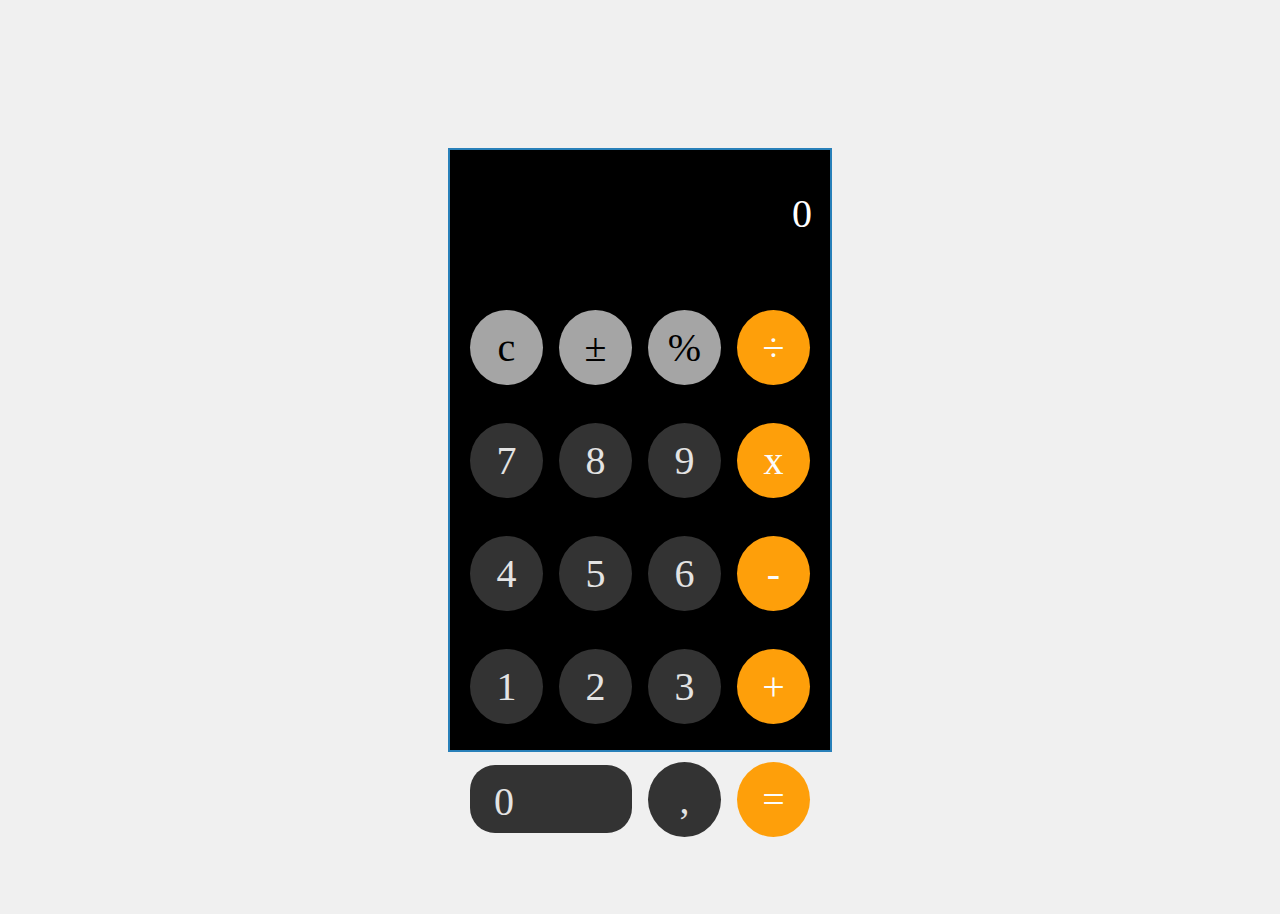
==== index.html @ 871d9eb6 "Agregando estilo a la calculadora" ====
<!DOCTYPE html>
<html lang="en">

<head>
    <meta charset="UTF-8">
    <meta name="viewport" content="width=device-width, initial-scale=1.0">
    <title>Calculadora iphone</title>
    <link rel="stylesheet" href="styles.css">
</head>

<body>
    <div class="container">
        <div class="top-part">
            <p id="result">0</p>
        </div>
        <div class="bottom-part">
            <div class="row">
                <div class="btn gray-btn delete">
                    <p class="btntxt">c</p>
                </div>
                <div class="btn gray-btn plusminus">
                    <p class="btntxt">±</p>
                </div>
                <div class="btn gray-btn percent">
                    <p class="btntxt">%</p>
                </div>
                <div class="btn orange-btn divide">
                    <p class="btntxt">÷</p>
                </div>
            </div>
            <div class="row">
                <div class="btn black-btn b7">
                    <p class="btntxt">7</p>
                </div>
                <div class="btn black-btn b8">
                    <p class="btntxt">8</p>
                </div>
                <div class="btn black-btn b8">
                    <p class="btntxt">9</p>
                </div>
                <div class="btn orange-btn multiply">
                    <p class="btntxt">x</p>
                </div>
            </div>
            <div class="row">
                <div class="btn black-btn b4">
                    <p class="btntxt">4</p>
                </div>
                <div class="btn black-btn b5">
                    <p class="btntxt">5</p>
                </div>
                <div class="btn black-btn b6">
                    <p class="btntxt">6</p>
                </div>
                <div class="btn orange-btn minus">
                    <p class="btntxt">-</p>
                </div>
            </div>
            <div class="row">
                <div class="btn black-btn b1">
                    <p class="btntxt">1</p>
                </div>
                <div class="btn black-btn b2">
                    <p class="btntxt">2</p>
                </div>
                <div class="btn black-btn b3">
                    <p class="btntxt">3</p>
                </div>
                <div class="btn orange-btn plus">
                    <p class="btntxt">+</p>
                </div>
            </div>
            <div class="row">
                <div class="btn-lg black-btn b0">
                    <p class="btntxt-lg">0</p>
                </div>
                <div class="btn black-btn coma">
                    <p class="btntxt">,</p>
                </div>
                <div class="btn orange-btn equal">
                    <p class="btntxt">=</p>
                </div>
            </div>
        </div>
    </div>
    <script src="script.js"></script>
</body>

</html>
---- styles.css ----
@font-face {
    font-family: "San-Francisco";
    font-weight: 400;
    src: url("https://applesocial.s3.amazonaws.com/assets/styles/fonts/sanfrancisco/sanfranciscodisplay-regular-webfont.woff");
}

body {
    font-family: "San-Francisco";
    margin: 0;
    display: flex;
    justify-content: center;
    align-items: center;
    height: 100vh;
    background-color: #f0f0f0;
}

.container {
    width: 380px;
    height: 600px;
    background-color: #000000;
    /* Color de fondo del cuadro */
    border: 2px solid #2980b9;
    /* Borde del cuadro */
}

.top-part {
    margin-top: 30px;
    margin-bottom: 82px;
    margin-right: 18px;
    text-align: right;
    color: white;
}

#result {
    font-size: 40px;
}

.bottom-part {
    height: 70vh;
    margin-left: 20px;
    margin-right: 20px;
    margin-top: -35px;
}

.row {
    height: 14vh;
    display: flex;
    justify-content: space-between;
    align-items: center;
    margin-top: -13px;
}

.btn {
    text-align: center;
    width: 73px;
    height: 75px;
    border-radius: 50%;
    color: black;
    cursor: pointer;
    font-size: 40px;
}

.btn-lg {
    margin-left: 0px;
    text-align: left;
    font-size: 40px;
    width: 162px;
    height: 68px;
    cursor: pointer;
    border-top-left-radius: 25px;
    border-top-right-radius: 25px;
    border-bottom-left-radius: 25px;
    border-bottom-right-radius: 25px;
}

.btntxt {
    margin-top: 14px;
}

.btntxt-lg {
    margin-top: 13px;
    margin-left: 24px;
}

.gray-btn {
    background-color: #A5A5A5;
}

.black-btn {
    background-color: #333333;
    color: #E3E3E3;
}

.orange-btn {
    background-color: #FE9F0A;
    color: #FBFDFD;
}
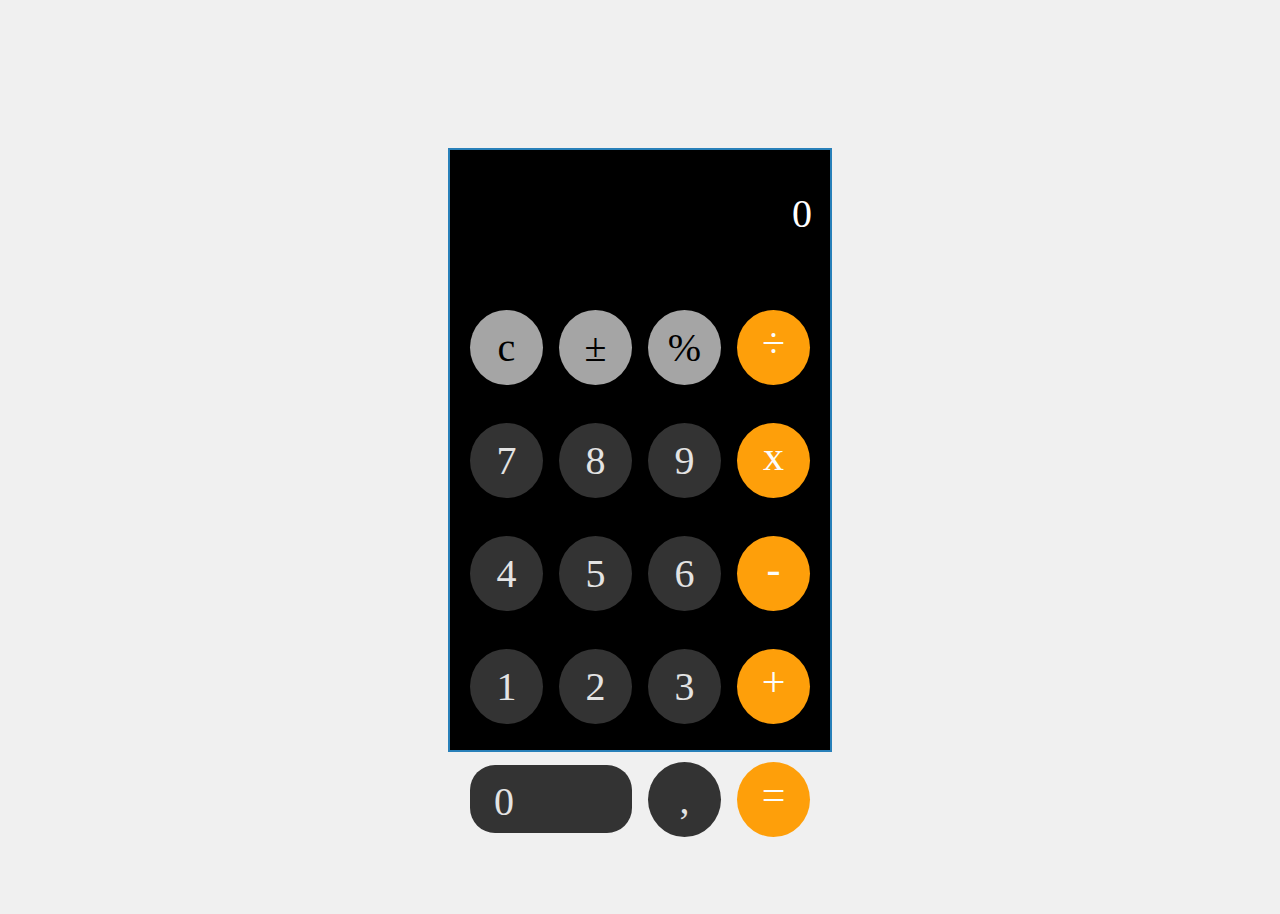
==== commit b7604f29: "Botones funcionando, falta agregar los operadores" ====
--- a/index.html
+++ b/index.html
@@ -21,10 +21,10 @@
                 <div class="btn gray-btn plusminus">
                     <p class="btntxt">±</p>
                 </div>
-                <div class="btn gray-btn percent">
+                <div class="btn gray-btn percent op">
                     <p class="btntxt">%</p>
                 </div>
-                <div class="btn orange-btn divide">
+                <div class="btn orange-btn divide op">
                     <p class="btntxt">÷</p>
                 </div>
             </div>
@@ -35,10 +35,10 @@
                 <div class="btn black-btn b8">
                     <p class="btntxt">8</p>
                 </div>
-                <div class="btn black-btn b8">
+                <div class="btn black-btn b9">
                     <p class="btntxt">9</p>
                 </div>
-                <div class="btn orange-btn multiply">
+                <div class="btn orange-btn multiply op">
                     <p class="btntxt">x</p>
                 </div>
             </div>
@@ -52,7 +52,7 @@
                 <div class="btn black-btn b6">
                     <p class="btntxt">6</p>
                 </div>
-                <div class="btn orange-btn minus">
+                <div class="btn orange-btn minus op">
                     <p class="btntxt">-</p>
                 </div>
             </div>
@@ -66,7 +66,7 @@
                 <div class="btn black-btn b3">
                     <p class="btntxt">3</p>
                 </div>
-                <div class="btn orange-btn plus">
+                <div class="btn orange-btn plus op">
                     <p class="btntxt">+</p>
                 </div>
             </div>
--- a/styles.css
+++ b/styles.css
@@ -82,6 +82,12 @@
     margin-left: 24px;
 }
 
+.orange-btn .btntxt {
+    margin-top: 9px;
+    font-size: 42px;
+}
+
+
 .gray-btn {
     background-color: #A5A5A5;
 }
